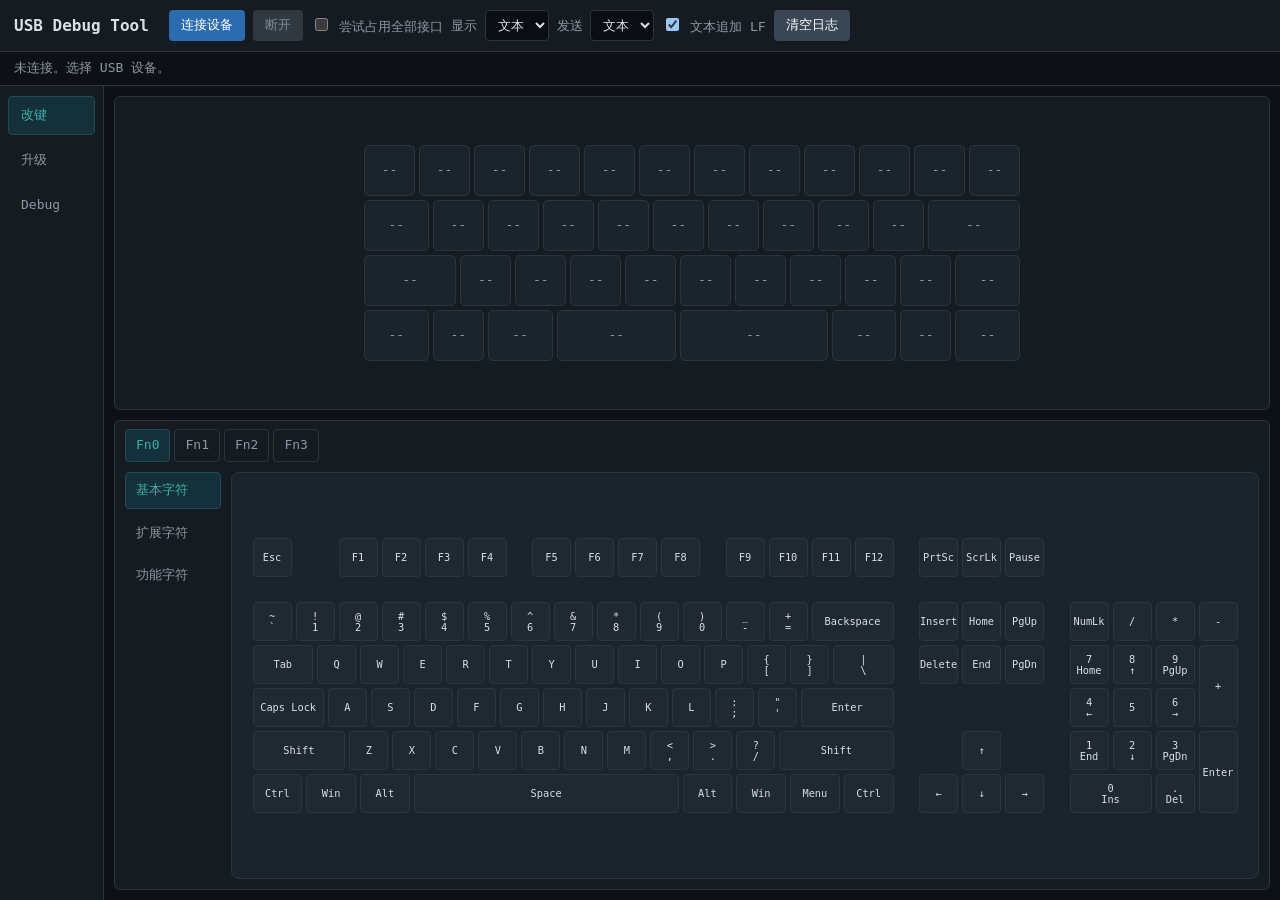
==== tests/cc/rotcc-web/rotcc.html @ 4bfa4b09 "feat: 新增 USB 调试工具 rotcc 前端和协议定义 新增了完整的 USB 调试网页应用 rotcc-web，包含前端界面、键盘映射、固件升级、设备调试等功能，同时补充了 Rot-Gen 和" ====
<!DOCTYPE html>
<html lang="zh-CN">
<head>
<meta charset="utf-8">
<meta name="viewport" content="width=device-width, initial-scale=1">
  <meta http-equiv="Cache-Control" content="no-store, no-cache, must-revalidate">
  <meta http-equiv="Pragma" content="no-cache">
  <meta http-equiv="Expires" content="0">
<title> USB Debug Tool </title>
  <link rel="stylesheet" href="./css/app.css">
</head>
<body>
<header>
  <h1> USB Debug Tool </h1>
  <button id="btnConnect">连接设备</button>
  <button id="btnDisconnect" class="danger" disabled>断开</button>
  <label><input id="chkAllInterfaces" type="checkbox"> 尝试占用全部接口</label>
  <label>显示
    <select id="displayMode">
      <option value="text">文本</option>
      <option value="hex">HEX</option>
    </select>
  </label>
  <label>发送
    <select id="inputMode">
      <option value="text">文本</option>
      <option value="hex">HEX</option>
    </select>
  </label>
  <label><input id="chkLf" type="checkbox" checked> 文本追加 LF</label>
  <button id="btnClear" class="secondary">清空日志</button>
</header>

<div id="status">未连接。选择 USB 设备。</div>

<div id="app">
  <nav id="sidebar">
    <button class="nav-btn active" data-view="remap">改键</button>
    <button class="nav-btn" data-view="upgrade">升级</button>
    <button class="nav-btn" data-view="debug">Debug</button>
  </nav>
  <main id="content">
    <section id="view-remap" class="view active">
      <section class="interface keyboard-card">
        <div class="kc-panel">
          <div id="keyboard" class="keyboard"></div>
        </div>
      </section>
      <section class="interface">
        <div class="kc-panel">
          <div class="kc-toolbar">
            <div id="kcLayers" class="kc-layers" role="group" aria-label="层"></div>
          </div>
          <div class="picker">
            <div id="pickerTabs" class="picker-tabs"></div>
            <div id="pickerGroups" class="picker-groups"></div>
          </div>
        </div>
      </section>
    </section>

    <section id="view-upgrade" class="view">
      <section class="interface">
        <div class="interface-head">
          <strong class="grow">CC 调试 / 固件升级</strong>
          <span id="ccPacketInfo" class="muted">等待读取设备端点</span>
        </div>
        <div class="hint">
          走 Rot-Gen 帧（12 字节头，src=0/DST=1，options 请求位）+ Rot-CC 消息
          （cmd/subcmd/reserve/payload）。升级文件需包含 16 字节官方升级头；
          降级兼容由设备固件处理，网页原样发送文件。
        </div>
        <div class="device-info-row">
          <span id="ccDeviceInfo">设备信息：--</span>
          <button id="btnCcQuery" class="secondary" disabled>查询设备信息</button>
        </div>
        <div class="upgrade-body">
          <div class="upgrade-row">
            <input id="firmwareFile" type="file" accept=".bin,.img,.fw,.ota">
            <button id="btnFirmwareStart" disabled>开始升级</button>
            <button id="btnFirmwareCancel" class="danger" disabled>取消</button>
          </div>
          <div id="firmwareState" aria-live="polite">请选择升级文件。</div>
          <progress id="firmwareProgress" max="1" value="0"></progress>
          <div class="firmware-meta-row">
            <div id="firmwareMeta">0 B / 0 B</div>
            <span id="firmwareDuration">总用时 --</span>
          </div>
        </div>
      </section>
    </section>

    <section id="view-debug" class="view">
      <div id="layout-bottom">
        <section id="left">
          <section id="interfaces">
            <div class="interface">
              <div class="interface-head"><strong>尚未连接</strong></div>
              <div class="hint">连接后会列出所有接口、端点和 claim 结果。</div>
            </div>
          </section>
        </section>
        <section id="right">
          <div id="log-head">
            <strong class="grow">数据日志</strong>
            <span id="traffic" class="muted">RX 0 B · TX 0 B</span>
          </div>
          <pre id="log"></pre>
        </section>
      </div>
    </section>
  </main>
</div>

  <script src="./js/core.js"></script>
  <script src="./js/protocol/rotgen.js"></script>
  <script src="./js/protocol/rotcc.js"></script>
  <script src="./js/cc/client.js"></script>
  <script src="./js/cc/endpoint.js"></script>
  <script src="./js/cc/request.js"></script>
  <script src="./js/cc/device-info.js"></script>
  <script src="./js/keymap/data.js"></script>
  <script src="./js/keymap/picker.js"></script>
  <script src="./js/keymap/keyboard.js"></script>
  <script src="./js/firmware.js"></script>
  <script src="./js/ui.js"></script>
  <script src="./js/interfaces.js"></script>
  <script src="./js/keymap/layers.js"></script>
  <script src="./js/app.js"></script>
</body>
</html>
---- tests/cc/rotcc-web/css/app.css ----
:root {
    color-scheme: dark;
    --bg: #0d1115;
    --panel: #151b21;
    --panel2: #1b232b;
    --line: #2a3540;
    --text: #d7e0e8;
    --muted: #8b98a5;
    --accent: #38b2ac;
    --blue: #2b6cb0;
    --red: #e53e3e;
    --green: #38a169;
    --font-mono: "Cascadia Mono", Consolas, "Sarasa Mono SC", monospace;
  }
  * { box-sizing: border-box; }
  html, body { height: 100%; }
  body {
    margin: 0;
    display: flex;
    flex-direction: column;
    background: var(--bg);
    color: var(--text);
    font: 13px/1.45 var(--font-mono);
  }
  header {
    flex: none;
    display: flex;
    align-items: center;
    gap: 8px;
    flex-wrap: wrap;
    padding: 10px 14px;
    background: var(--panel);
    border-bottom: 1px solid var(--line);
  }
  header h1 {
    margin: 0 12px 0 0;
    font-size: 16px;
    font-weight: 600;
  }
  button, select, input {
    font: inherit;
  }
  button {
    border: 0;
    border-radius: 4px;
    padding: 6px 12px;
    color: #fff;
    background: var(--blue);
    cursor: pointer;
  }
  button.secondary { background: #394653; }
  button.danger { background: #7b2d2d; }
  button:disabled {
    color: #7f8a95;
    background: #303840;
    cursor: not-allowed;
  }
  input, select {
    min-width: 0;
    padding: 6px 8px;
    color: var(--text);
    background: #0a0e12;
    border: 1px solid var(--line);
    border-radius: 4px;
    outline: none;
  }
  input:focus, select:focus { border-color: var(--accent); }
  label { color: var(--muted); }
  #status {
    flex: none;
    padding: 7px 14px;
    color: var(--muted);
    border-bottom: 1px solid var(--line);
  }
  #status b { color: var(--accent); font-weight: normal; }
  #app {
    flex: 1 1 auto;
    min-height: 0;
    display: flex;
  }
  #sidebar {
    flex: 0 0 104px;
    display: flex;
    flex-direction: column;
    gap: 6px;
    padding: 10px 8px;
    background: var(--panel);
    border-right: 1px solid var(--line);
  }
  .nav-btn {
    padding: 9px 12px;
    text-align: left;
    color: var(--muted);
    background: transparent;
    border: 1px solid transparent;
  }
  .nav-btn:hover { color: var(--text); background: var(--panel2); }
  .nav-btn.active {
    color: var(--accent);
    background: #143038;
    border-color: #1f4b52;
  }
  #content {
    flex: 1 1 auto;
    min-width: 0;
    min-height: 0;
    display: flex;
    padding: 10px;
  }
  .view {
    display: none;
    flex: 1 1 auto;
    min-width: 0;
    min-height: 0;
    flex-direction: column;
    gap: 10px;
    overflow-y: auto;
  }
  .view.active { display: flex; }
  #view-debug { overflow: hidden; }
  /* 改键页上 40%、下 60%，窗口过矮时整页滚动 */
  #view-remap { overflow-y: auto; }
  #view-remap > .interface { min-height: 0; }
  #view-remap > .keyboard-card { flex: 4 1 0; min-height: 120px; }
  #view-remap > .interface:not(.keyboard-card) { flex: 6 1 0; min-height: 200px; }
  #layout-bottom {
    flex: 1 1 auto;
    min-height: 0;
    display: grid;
    grid-template-columns: minmax(0, 0.95fr) minmax(0, 1.05fr);
    gap: 10px;
  }
  #left {
    min-width: 0;
    min-height: 0;
    display: flex;
    flex-direction: column;
    gap: 9px;
    overflow-y: auto;
  }
  /* 卡片保持内容高度，超出时由 #left 滚动，避免被 flex 压缩后裁切 */
  #left > * { flex: 0 0 auto; }
  #interfaces {
    display: flex;
    flex-direction: column;
    gap: 9px;
  }
  .interface {
    background: var(--panel);
    border: 1px solid var(--line);
    border-radius: 6px;
    overflow: hidden;
  }
  .interface-head {
    display: flex;
    align-items: center;
    gap: 8px;
    padding: 8px 10px;
    background: var(--panel2);
  }
  .interface-head strong { font-size: 14px; }
  .grow { flex: 1; }
  .muted { color: var(--muted); }
  .hint {
    color: var(--muted);
    font-size: 12px;
    padding: 0 10px 7px;
  }
  .claim {
    color: var(--muted);
    white-space: nowrap;
  }
  .claim.ok { color: var(--accent); }
  .claim.fail { color: #fc8181; }
  .endpoints { padding: 4px 10px 10px; }
  .endpoint {
    padding: 8px 0;
    border-top: 1px solid #222c35;
  }
  .endpoint:first-child { border-top: 0; }
  .endpoint-line {
    display: flex;
    align-items: center;
    gap: 8px;
    flex-wrap: wrap;
  }
  .endpoint-name { flex: 1 1 170px; min-width: 0; }
  .endpoint-name b { color: var(--accent); font-weight: normal; }
  .read-state {
    color: var(--muted);
    font-size: 12px;
    margin-left: auto;
  }
  .upgrade-body {
    display: flex;
    flex-direction: column;
    gap: 8px;
    padding: 8px 10px 10px;
  }
  .upgrade-row {
    display: flex;
    align-items: center;
    gap: 7px;
    flex-wrap: wrap;
  }
  .upgrade-row input[type="file"] { flex: 1 1 200px; min-width: 0; }
  .kc-panel {
    display: flex;
    flex-direction: column;
    gap: 8px;
    padding: 8px 10px 10px;
  }
  /* 键盘卡片撑满上半区，键盘在其中水平垂直居中 */
  .keyboard-card .kc-panel {
    height: 100%;
    padding: 16px;
    align-items: center;
    justify-content: center;
  }
  #view-remap > .interface:not(.keyboard-card) .kc-panel {
    height: 100%;
    gap: 10px;
  }
  .picker {
    flex: 1 1 auto;
    min-height: 0;
    display: flex;
    gap: 10px;
  }
  .picker-tabs {
    flex: 0 0 96px;
    display: flex;
    flex-direction: column;
    gap: 6px;
  }
  .picker-tab {
    padding: 8px 10px;
    text-align: left;
    color: var(--muted);
    background: transparent;
    border: 1px solid transparent;
  }
  .picker-tab:hover { color: var(--text); background: var(--panel2); }
  .picker-tab.active {
    color: var(--accent);
    background: #143038;
    border-color: #1f4b52;
  }
  .picker-groups,
  .picker-board {
    flex: 1 1 auto;
    min-width: 0;
    min-height: 0;
    padding: 10px;
    background: var(--panel2);
    border: 1px solid var(--line);
    border-radius: 8px;
  }
  .picker-groups {
    overflow-y: auto;
    display: flex;
    flex-direction: column;
    gap: 10px;
  }
  .picker-group-title {
    margin: 0 0 6px;
    font-size: 12px;
    font-weight: normal;
    color: var(--muted);
  }
  .picker-keys {
    display: flex;
    flex-wrap: wrap;
    gap: 6px;
  }
  .pick-key {
    min-width: 58px;
    height: 32px;
    padding: 0 8px;
    color: var(--text);
    background: var(--panel2);
    border: 1px solid var(--line);
    border-radius: 5px;
    font-size: 12px;
  }
  .pick-key:hover { color: #e6fffb; border-color: var(--accent); }
  /* 基本字符页：整块 104 配列网格，1u 键帽为正方形。 */
  .picker-board {
    overflow: auto;
    display: flex;
    align-items: center;
    justify-content: center;
  }
  .board {
    flex: none;
    display: grid;
    grid-template-columns:
      repeat(60, var(--q)) var(--sg)
      repeat(12, var(--q)) var(--sg)
      repeat(16, var(--q));
    /* F 区与主键区之间留 0.5U 间隔 */
    grid-template-rows: var(--key) var(--sg) repeat(5, var(--key));
  }
  .board-key {
    margin: 2px;
    min-width: 0;
    padding: 0 2px;
    color: var(--text);
    background: #202832;
    border: 1px solid var(--line);
    border-radius: 4px;
    font-size: clamp(10px, calc(var(--key) * 0.24), 13px);
    line-height: 1.05;
    white-space: pre-line;
    overflow: hidden;
    display: flex;
    align-items: center;
    justify-content: center;
    text-align: center;
  }
  .board-key:hover { color: #e6fffb; border-color: var(--accent); }
  .kc-toolbar {
    display: flex;
    align-items: center;
    gap: 7px;
    flex-wrap: wrap;
  }
  .kc-layers { display: flex; gap: 4px; }
  .kc-layer {
    padding: 6px 10px;
    color: var(--muted);
    background: transparent;
    border: 1px solid var(--line);
    border-radius: 4px;
  }
  .kc-layer:hover { color: var(--text); background: var(--panel2); }
  .kc-layer.active {
    color: var(--accent);
    background: #143038;
    border-color: #1f4b52;
  }
  .kc-toolbar #kcCode { flex: 1 1 140px; min-width: 0; }
  /* 40base 42 键：按 1/4U 列网格摆放，每行 12U，1U 键帽为正方形 */
  .keyboard {
    --u: 36px;
    flex: none;
    display: grid;
    grid-template-columns: repeat(48, calc(var(--u) / 4));
    grid-template-rows: repeat(4, var(--u));
    margin: 0 auto;
  }
  .keycap {
    display: flex;
    flex-direction: column;
    align-items: center;
    justify-content: center;
    gap: 1px;
    min-width: 0;
    margin: 2px;
    padding: 3px 4px;
    color: var(--text);
    background: var(--panel2);
    border: 1px solid var(--line);
    border-radius: 5px;
    font: inherit;
    font-size: clamp(10px, calc(var(--u) * 0.24), 13px);
    line-height: 1.15;
    cursor: pointer;
    overflow: hidden;
    user-select: none;
  }
  .keycap:hover { border-color: var(--accent); }
  .keycap.selected {
    color: #e6fffb;
    background: #143038;
    border-color: var(--accent);
    box-shadow: inset 0 0 0 1px var(--accent);
  }
  .keycap .kc-value {
    max-width: 100%;
    overflow: hidden;
    text-overflow: ellipsis;
    white-space: nowrap;
    font-size: inherit;
    color: var(--muted);
  }
  .keycap .kc-value.set { color: var(--text); }
  .device-info-row {
    display: flex;
    align-items: center;
    gap: 10px;
    flex-wrap: wrap;
    padding: 8px 10px;
    border-top: 1px solid #222c35;
    border-bottom: 1px solid #222c35;
  }
  #ccDeviceInfo {
    flex: 1 1 240px;
    min-width: 0;
    color: var(--accent);
    font-size: 12px;
    overflow-wrap: anywhere;
  }
  #firmwareState { color: var(--accent); }
  #firmwareState.warn { color: #f6ad55; }
  #firmwareState.err { color: #fc8181; }
  #firmwareProgress {
    width: 100%;
    height: 10px;
    accent-color: var(--accent);
  }
  #firmwareMeta {
    min-height: 17px;
    color: var(--muted);
    font-size: 12px;
  }
  .firmware-meta-row {
    display: flex;
    align-items: center;
    gap: 12px;
  }
  #firmwareDuration {
    margin-left: auto;
    color: var(--accent);
    font-size: 12px;
    white-space: nowrap;
  }
  .send-row {
    display: flex;
    gap: 7px;
    margin-top: 7px;
  }
  .send-row input { flex: 1; }
  #right {
    min-width: 0;
    min-height: 0;
    display: flex;
    flex-direction: column;
    background: var(--panel);
    border: 1px solid var(--line);
    border-radius: 6px;
    overflow: hidden;
  }
  #log-head {
    flex: none;
    display: flex;
    align-items: center;
    gap: 8px;
    padding: 8px 10px;
    background: var(--panel2);
    border-bottom: 1px solid var(--line);
  }
  #log {
    flex: 1 1 auto;
    min-height: 0;
    margin: 0;
    padding: 9px 10px;
    overflow: auto;
    white-space: pre-wrap;
    word-break: break-all;
    background: #090c0f;
  }
  .warn { color: #f6ad55; }
  .err { color: #fc8181; }
  @media (max-width: 900px) {
    html, body { height: auto; }
    body { display: block; min-height: 100%; }
    #app { display: block; }
    #sidebar {
      flex-direction: row;
      overflow-x: auto;
      padding: 8px;
      border-right: 0;
      border-bottom: 1px solid var(--line);
    }
    .nav-btn { flex: 0 0 auto; text-align: center; }
    #content { display: block; }
    .view { display: none; }
    .view.active { display: flex; }
    #layout-bottom { display: block; }
    #left { overflow: visible; }
    #right { height: 60vh; margin-top: 10px; }
  }
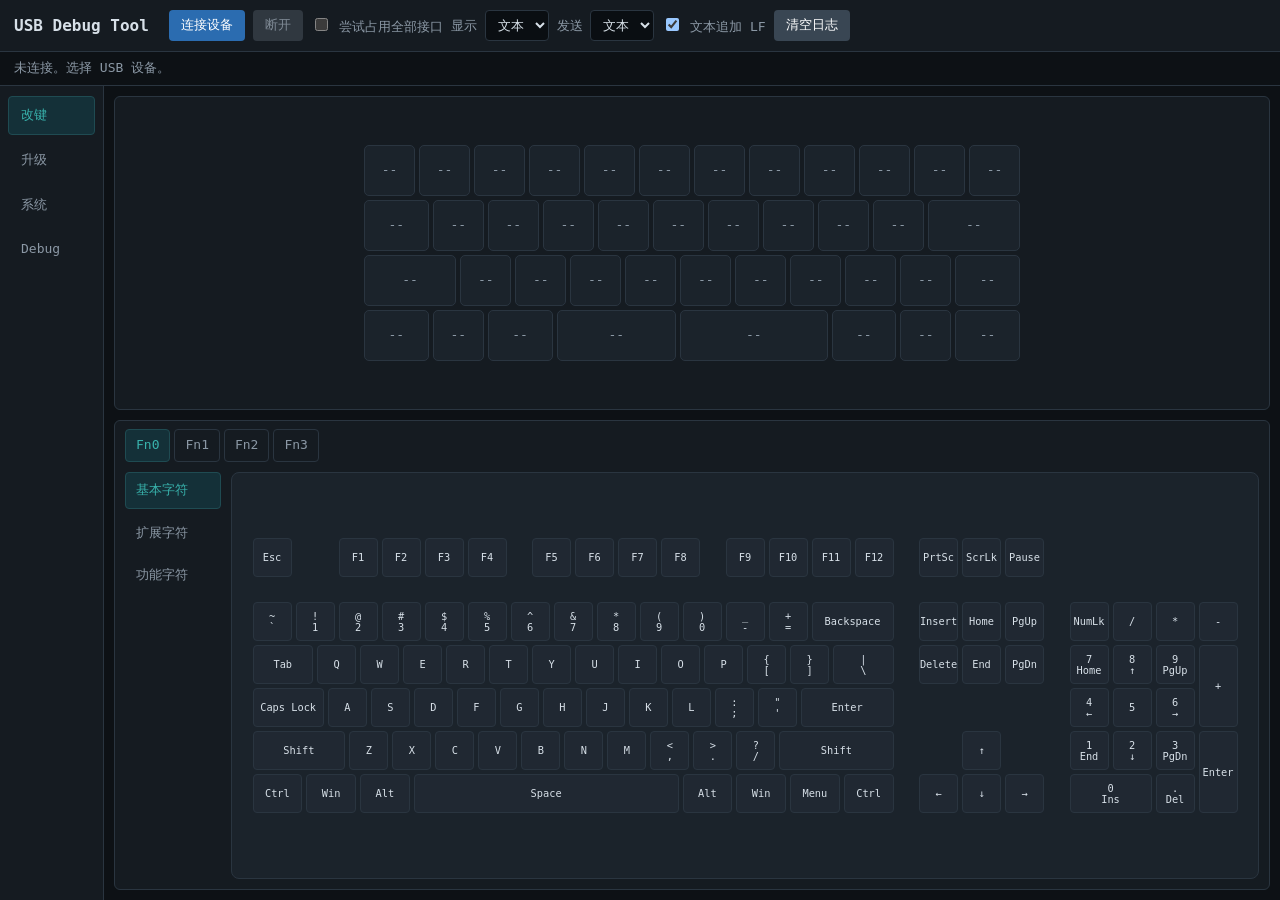
==== commit fc5cb0f4: "feat: 重构升级协议并新增系统功能支持 本次改动主要包括： 1. 升级 Rot-CC 协议定义，新增系统命令、按键数量查询、活动层切换等功能 2. 重构升级流程，移除旧的 OTA API，改用新的" ====
--- a/tests/cc/rotcc-web/rotcc.html
+++ b/tests/cc/rotcc-web/rotcc.html
@@ -37,6 +37,7 @@
   <nav id="sidebar">
     <button class="nav-btn active" data-view="remap">改键</button>
     <button class="nav-btn" data-view="upgrade">升级</button>
+    <button class="nav-btn" data-view="system">系统</button>
     <button class="nav-btn" data-view="debug">Debug</button>
   </nav>
   <main id="content">
@@ -67,8 +68,8 @@
         </div>
         <div class="hint">
           走 Rot-Gen 帧（12 字节头，src=0/DST=1，options 请求位）+ Rot-CC 消息
-          （cmd/subcmd/reserve/payload）。升级文件需包含 16 字节官方升级头；
-          降级兼容由设备固件处理，网页原样发送文件。
+          （cmd/subcmd/reserve/payload）。升级直接选择原始固件 bin：START 请求
+          携带 fw_size 与 fw_crc32，DATA 发送固件数据，FINISH 校验通过后设备重启。
         </div>
         <div class="device-info-row">
           <span id="ccDeviceInfo">设备信息：--</span>
@@ -86,6 +87,35 @@
             <div id="firmwareMeta">0 B / 0 B</div>
             <span id="firmwareDuration">总用时 --</span>
           </div>
+        </div>
+      </section>
+    </section>
+
+    <section id="view-system" class="view">
+      <section id="sysPanel" class="interface">
+        <div class="interface-head">
+          <strong class="grow">Rot-CC 系统</strong>
+          <span id="sysProtocol" class="muted">协议版本 --</span>
+        </div>
+        <div class="hint">
+          系统命令：握手读取协议版本，按键数量用于校验当前键盘，重置可分别恢复改键、
+          灯光与高级键模块，恢复出厂等价于下发 0xFFFFFFFF。
+        </div>
+        <div class="upgrade-body">
+          <div class="upgrade-row">
+            <button id="btnHandshake" class="secondary" disabled>握手</button>
+            <button id="btnKeyCount" class="secondary" disabled>按键数量</button>
+            <span id="sysKeyCount" class="muted">--</span>
+            <button id="btnSysReboot" class="secondary" disabled>重启设备</button>
+          </div>
+          <div class="upgrade-row">
+            <label><input id="chkResetKc" type="checkbox" checked> 改键</label>
+            <label><input id="chkResetRgb" type="checkbox"> 灯光</label>
+            <label><input id="chkResetAdv" type="checkbox"> 高级键</label>
+            <button id="btnSysReset" class="secondary" disabled>恢复所选</button>
+            <button id="btnSysResetAll" class="danger" disabled>恢复出厂</button>
+          </div>
+          <div id="sysState" class="hint">连接后可执行系统命令。</div>
         </div>
       </section>
     </section>
@@ -119,6 +149,7 @@
   <script src="./js/cc/endpoint.js"></script>
   <script src="./js/cc/request.js"></script>
   <script src="./js/cc/device-info.js"></script>
+  <script src="./js/cc/system.js"></script>
   <script src="./js/keymap/data.js"></script>
   <script src="./js/keymap/picker.js"></script>
   <script src="./js/keymap/keyboard.js"></script>
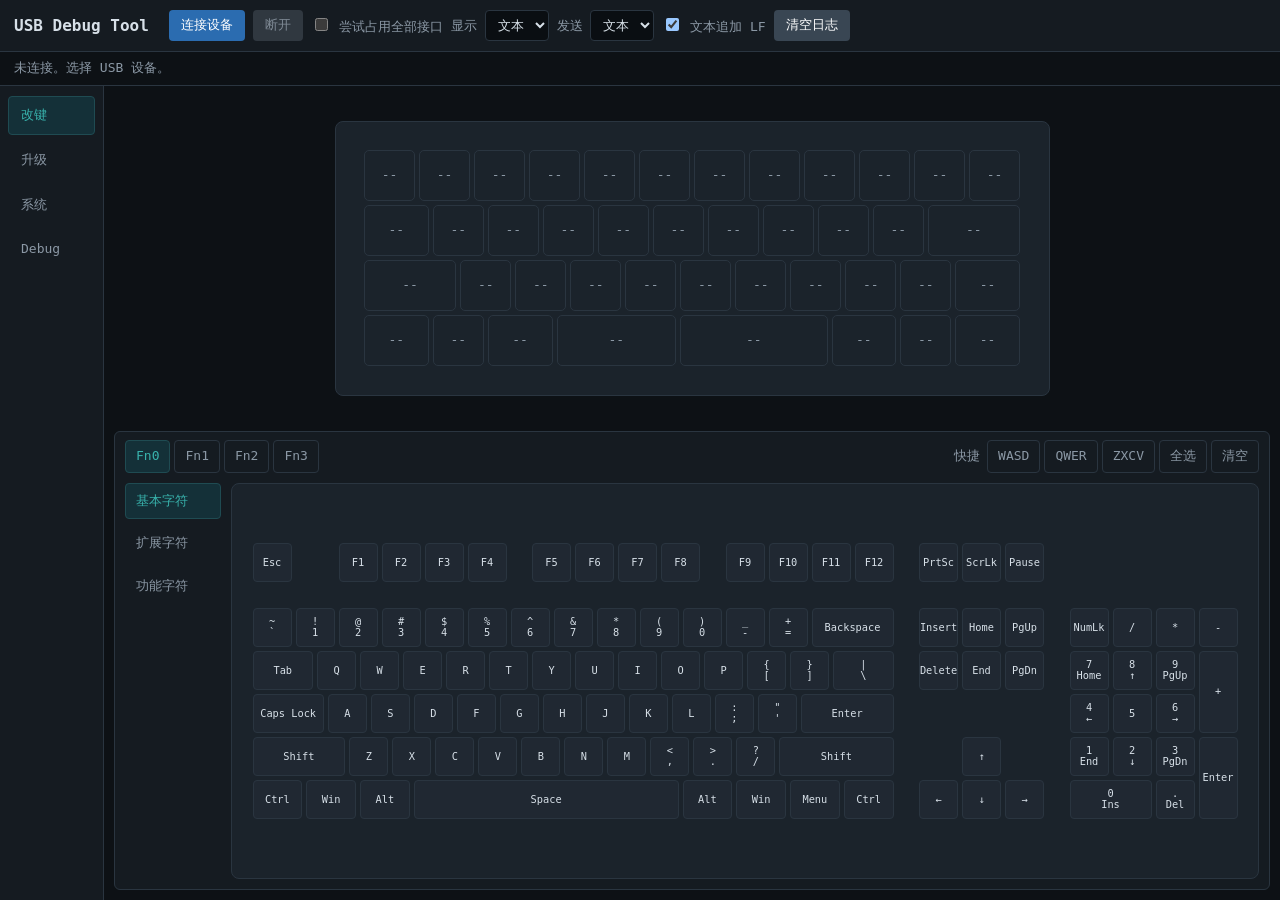
==== commit 4bb25d5d: "feat: 为键盘改键功能添加快捷多选组和多选支持 新增快捷多选组（WASD、QWER、ZXCV、全选、清空），将选中状态从单个键改为 Set 实现多选，支持同时为多个按键分配键码，优化键盘样式" ====
--- a/tests/cc/rotcc-web/rotcc.html
+++ b/tests/cc/rotcc-web/rotcc.html
@@ -51,6 +51,10 @@
         <div class="kc-panel">
           <div class="kc-toolbar">
             <div id="kcLayers" class="kc-layers" role="group" aria-label="层"></div>
+            <div class="kc-quick-group">
+              <span class="muted">快捷</span>
+              <div id="kcQuickSelect" class="kc-layers" role="group" aria-label="快捷多选"></div>
+            </div>
           </div>
           <div class="picker">
             <div id="pickerTabs" class="picker-tabs"></div>
--- a/tests/cc/rotcc-web/css/app.css
+++ b/tests/cc/rotcc-web/css/app.css
@@ -121,7 +121,14 @@
   /* 改键页上 40%、下 60%，窗口过矮时整页滚动 */
   #view-remap { overflow-y: auto; }
   #view-remap > .interface { min-height: 0; }
-  #view-remap > .keyboard-card { flex: 4 1 0; min-height: 120px; }
+  #view-remap > .keyboard-card {
+    flex: 4 1 0;
+    min-height: 120px;
+    padding: 10px;
+    background: transparent;
+    border: 0;
+    overflow: visible;
+  }
   #view-remap > .interface:not(.keyboard-card) { flex: 6 1 0; min-height: 200px; }
   #layout-bottom {
     flex: 1 1 auto;
@@ -216,6 +223,20 @@
     padding: 16px;
     align-items: center;
     justify-content: center;
+  }
+  /* 键盘底色只比键帽范围外扩 1U，不影响键帽尺寸 */
+  .keyboard-card .keyboard {
+    position: relative;
+    isolation: isolate;
+  }
+  .keyboard-card .keyboard::before {
+    content: '';
+    position: absolute;
+    inset: calc(var(--u) * -0.5);
+    z-index: -1;
+    background: var(--panel2);
+    border: 1px solid var(--line);
+    border-radius: 8px;
   }
   #view-remap > .interface:not(.keyboard-card) .kc-panel {
     height: 100%;
@@ -326,6 +347,12 @@
     flex-wrap: wrap;
   }
   .kc-layers { display: flex; gap: 4px; }
+  .kc-quick-group {
+    margin-left: auto;
+    display: flex;
+    align-items: center;
+    gap: 7px;
+  }
   .kc-layer {
     padding: 6px 10px;
     color: var(--muted);
@@ -400,6 +427,7 @@
     color: var(--accent);
     font-size: 12px;
     overflow-wrap: anywhere;
+    white-space: pre-line;
   }
   #firmwareState { color: var(--accent); }
   #firmwareState.warn { color: #f6ad55; }
